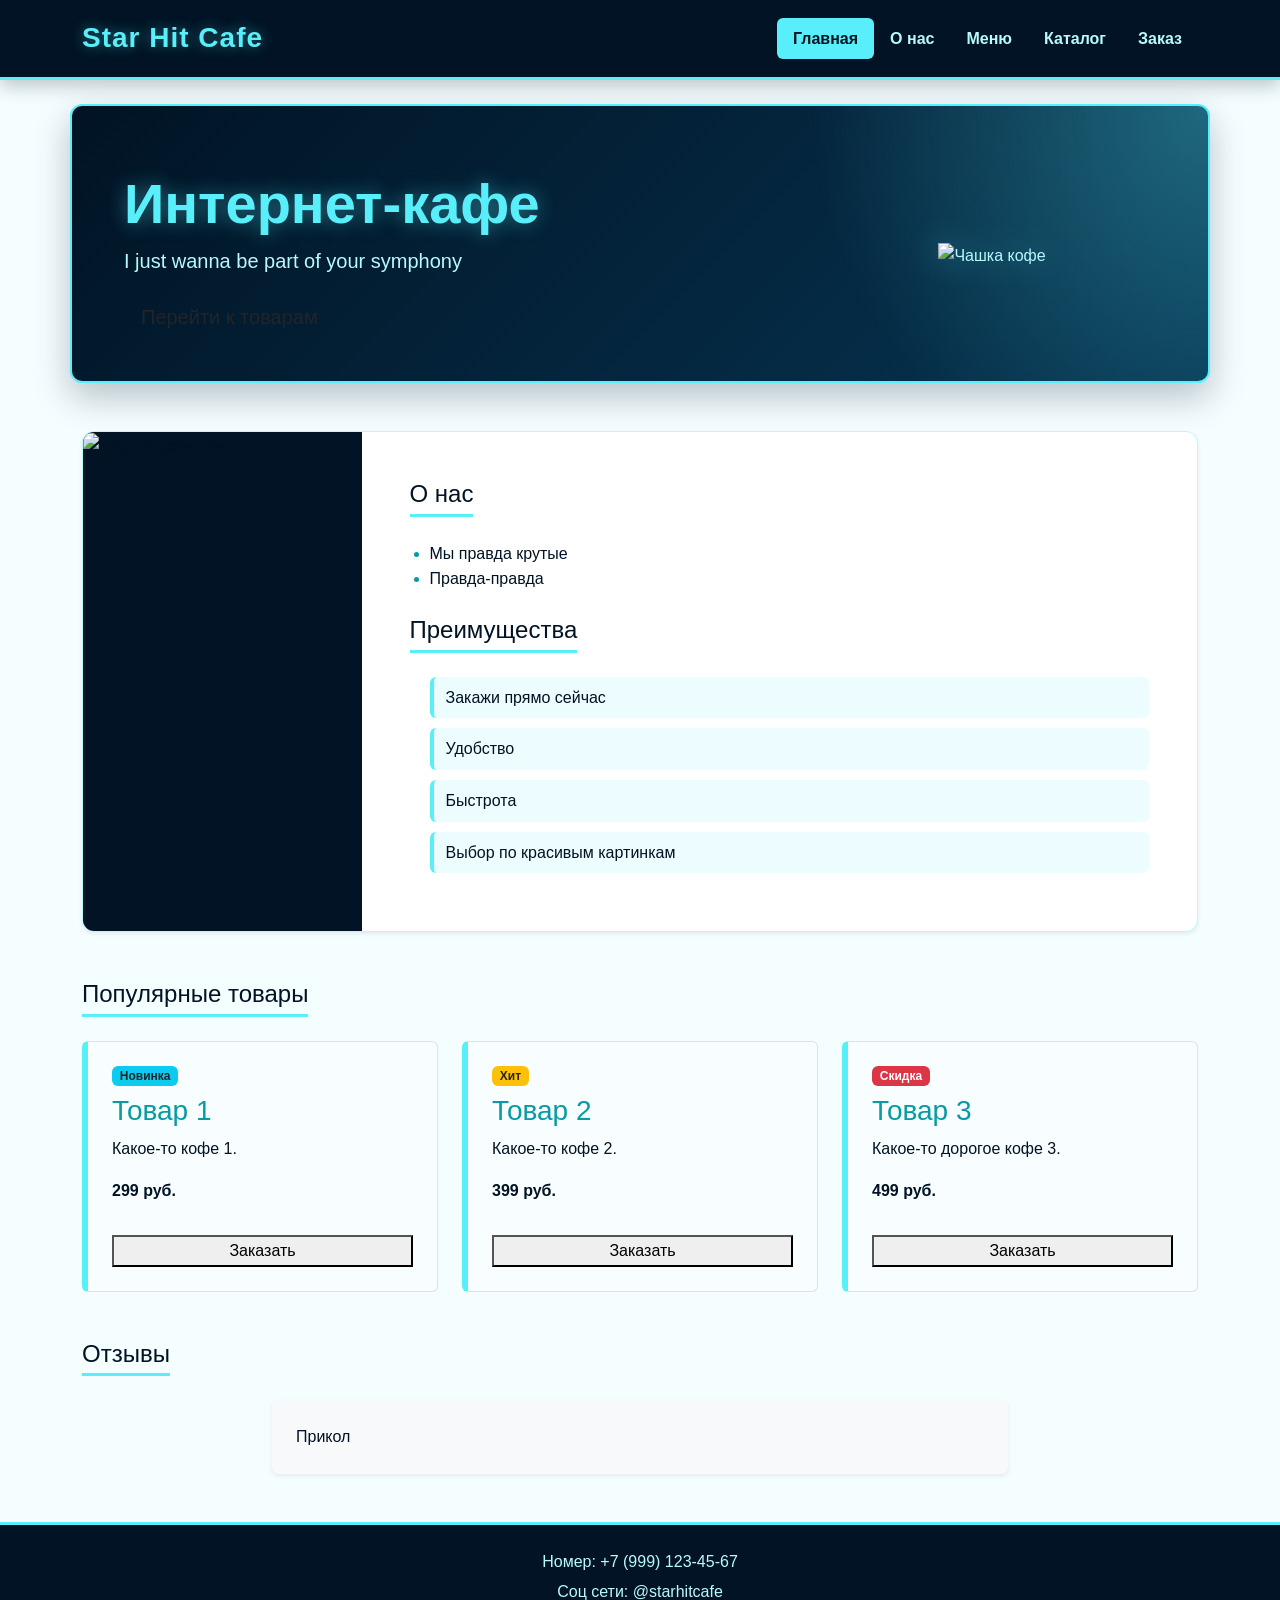
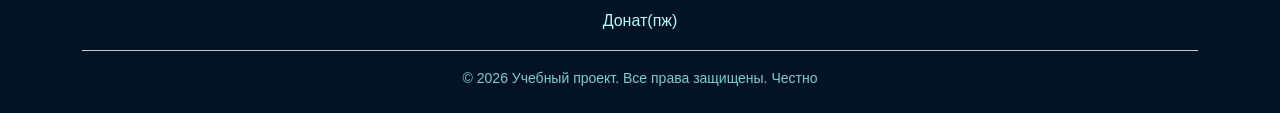
==== index.html @ 54acfe6b "feat: add project files" ====
<!doctype html>
<html lang="ru">
<head>
  <meta charset="UTF-8" />
  <meta name="viewport" content="width=device-width, initial-scale=1.0" />
  <title>Star Hit Cafe</title>
  
  <link href="https://cdn.jsdelivr.net/npm/bootstrap@5.3.3/dist/css/bootstrap.min.css" rel="stylesheet">
  
  <link rel="stylesheet" href="css/custom.css" />
  
  <script src="js/main.js" defer></script>
</head>

<body class="custom-cursor-area">
  <header class="site-header py-3">
    <div class="container">
      <div class="d-flex justify-content-between align-items-center">
        <a class="navbar-brand site-header__logo mb-0" href="index.html">Star Hit Cafe</a>
        
        <nav class="navbar navbar-expand-lg navbar-dark p-0">
          <button class="navbar-toggler" type="button" data-bs-toggle="collapse" data-bs-target="#mainNavbar" aria-controls="mainNavbar" aria-expanded="false" aria-label="Переключить навигацию">
            <span class="navbar-toggler-icon"></span>
          </button>

          <div class="collapse navbar-collapse" id="mainNavbar">
            <ul class="navbar-nav ms-auto mb-2 mb-lg-0">
              <li class="nav-item"><a class="nav-link active" href="index.html">Главная</a></li>
              <li class="nav-item"><a class="nav-link" href="#about-us">О нас</a></li>
              <li class="nav-item"><a class="nav-link" href="#popular">Меню</a></li>
              <li class="nav-item"><a class="nav-link" href="catalog.html">Каталог</a></li>
              <li class="nav-item"><a class="nav-link" href="order.html">Заказ</a></li>
            </ul>
          </div>
        </nav>
      </div>
    </div>
  </header>

  <main class="main">
    
    <section class="container my-5">
      <div class="row align-items-center g-4 hero-bootstrap">
        <div class="col-12 col-lg-8 text-center text-lg-start">
          <h1 class="hero__title display-4 fw-bold">Интернет-кафе</h1>
          <p class="hero__text lead">I just wanna be part of your symphony</p>
          <a class="button button--primary btn btn-lg" href="#popular">Перейти к товарам</a>
        </div>
        <div class="col-12 col-lg-4 text-center d-none d-lg-block">
          <img src="images/cup-steam.png" alt="Чашка кофе" class="img-fluid hero-img">
        </div>
      </div>
    </section>

    <section class="container my-5" id="about-us">
      <div class="row g-0 combined-block shadow-sm">
        <div class="col-md-3 col-12 combined-block__img-wrapper">
          <img src="images/cup-croissant.png" alt="Кофе и круассан" class="img-fluid w-100 h-100 object-fit-cover">
        </div>
        
        <div class="col-md-9 col-12 p-4 p-md-5 combined-block__content">
          <h2 class="section__title mb-4">О нас</h2>
          <ul class="about-us__list mb-4">
            <li class="about-us__item">Мы правда крутые</li>
            <li class="about-us__item">Правда-правда</li>
          </ul>

          <h2 class="section__title mb-4">Преимущества</h2>
          <ul class="advantages__list mb-0">
            <li class="advantages__item">Закажи прямо сейчас</li>
            <li class="advantages__item">Удобство</li>
            <li class="advantages__item">Быстрота</li>
            <li class="advantages__item">Выбор по красивым картинкам</li>
          </ul>
        </div>
      </div>
    </section>

    <section class="container my-5" id="popular">
      <h2 class="section__title text-center mb-4">Популярные товары</h2>
      
      <div class="row g-4">
        
        <div class="col-12 col-md-6 col-lg-4">
          <div class="product-card border rounded h-100 p-4 d-flex flex-column">
            <span class="badge bg-info text-dark mb-2 align-self-start">Новинка</span>
            <h3 class="product-card__title">Товар 1</h3>
            <p class="product-card__description">Какое-то кофе 1.</p>
            <p class="product-card__price mt-auto fw-bold">299 руб.</p>
            <button class="button button--primary w-100 mt-3 custom-btn-cursor" type="button" data-product="Товар 1">Заказать</button>
          </div>
        </div>

        <div class="col-12 col-md-6 col-lg-4">
          <div class="product-card border rounded h-100 p-4 d-flex flex-column">
            <span class="badge bg-warning text-dark mb-2 align-self-start">Хит</span>
            <h3 class="product-card__title">Товар 2</h3>
            <p class="product-card__description">Какое-то кофе 2.</p>
            <p class="product-card__price mt-auto fw-bold">399 руб.</p>
            <button class="button button--primary w-100 mt-3 custom-btn-cursor" type="button" data-product="Товар 2">Заказать</button>
          </div>
        </div>

        <div class="col-12 col-md-6 col-lg-4">
          <div class="product-card border rounded h-100 p-4 d-flex flex-column">
            <span class="badge bg-danger mb-2 align-self-start">Скидка</span>
            <h3 class="product-card__title">Товар 3</h3>
            <p class="product-card__description">Какое-то дорогое кофе 3.</p>
            <p class="product-card__price mt-auto fw-bold">499 руб.</p>
            <button class="button button--primary w-100 mt-3 custom-btn-cursor" type="button" data-product="Товар 3">Заказать</button>
          </div>
        </div>

      </div>
    </section>

    <section class="container my-5" id="reviews">
      <h2 class="section__title text-center mb-4">Отзывы</h2>
      <div class="row justify-content-center">
        <div class="col-12 col-md-8">
          <div class="reviews__list p-4 bg-light rounded shadow-sm">
            <p class="reviews__item m-0">Прикол</p>
          </div>
        </div>
      </div>
    </section>

  </main>

  <footer class="site-footer py-4 mt-5" id="contacts">
    <div class="container text-center">
      <p class="site-footer__text mb-1">Номер: +7 (999) 123-45-67</p>
      <p class="site-footer__text mb-1">Соц сети: @starhitcafe</p>
      <p class="site-footer__text mb-3">Донат(пж)</p>
      <p class="site-footer__copyright mb-0 pt-3 border-top border-secondary-subtle">
        &copy; 2026 Учебный проект. Все права защищены. Честно
      </p>
    </div>
  </footer>

  <script src="https://cdn.jsdelivr.net/npm/bootstrap@5.3.3/dist/js/bootstrap.bundle.min.js"></script>
</body>
</html>
---- css/custom.css ----
:root {
  --color-bg: #f4fdff;
  --color-text: #011324;
  --color-muted: #666666;
  --color-primary: #59effa;
  --color-primary-dark: #089aa5;
  --color-surface: #011324;
  --color-surface-light: #ffffff;
  --color-border: #b6faff;
}

body {
  margin: 0;
  font-family: Arial, Helvetica, sans-serif;
  line-height: 1.6;
  color: var(--color-text);
  background-color: var(--color-bg);
  
  cursor: url('data:image/svg+xml;utf8,<svg xmlns="http://www.w3.org/2000/svg" width="32" height="32" viewBox="0 0 24 24" fill="none" stroke="%23011324" stroke-width="2"><path d="M17 8h1a4 4 0 1 1 0 8h-1M3 8h14v9a4 4 0 0 1-4 4H7a4 4 0 0 1-4-4Z"/></svg>') 16 16, auto;
}

a, button, .btn, .nav-link, .custom-btn-cursor, input[type="submit"], input[type="reset"] {
  cursor: url('data:image/svg+xml;utf8,<svg xmlns="http://www.w3.org/2000/svg" width="32" height="32" viewBox="0 0 24 24" fill="none" stroke="%23089aa5" stroke-width="2"><path d="M17 8h1a4 4 0 1 1 0 8h-1M3 8h14v9a4 4 0 0 1-4 4H7a4 4 0 0 1-4-4Z"/><path d="M8 2v2m4-2v2m4-2v2"/></svg>') 16 16, pointer;
}

.site-header {
  background-color: var(--color-surface);
  border-bottom: 3px solid var(--color-primary);
  box-shadow: 0 5px 18px rgba(1, 19, 36, 0.25);
}

.site-header__logo {
  color: var(--color-primary) !important;
  font-size: 28px;
  font-weight: bold;
  letter-spacing: 1px;
  text-decoration: none;
  text-shadow: 0 0 14px rgba(89, 239, 250, 0.45);
  padding: 0 !important;
}

.site-header__logo:hover {
  color: var(--color-border) !important;
}

.navbar-dark .navbar-nav .nav-link {
  color: var(--color-border);
  font-weight: bold;
  padding: 8px 16px;
  border-radius: 6px;
  transition: all 0.2s;
}

.navbar-dark .navbar-nav .nav-link:hover,
.navbar-dark .navbar-nav .nav-link.active {
  color: var(--color-text) !important;
  background-color: var(--color-primary);
}

.hero-bootstrap {
  background-color: var(--color-surface);
  background-image: radial-gradient(circle at top right, rgba(89, 239, 250, 0.3), transparent 34%), 
                    linear-gradient(135deg, #011324 0%, #063451 100%);
  border: 2px solid var(--color-primary);
  border-radius: 12px;
  box-shadow: 0 14px 35px rgba(1, 19, 36, 0.25);
  padding: 40px;
  color: var(--color-border);
}

.hero__title {
  color: var(--color-primary);
  text-shadow: 0 0 20px rgba(89, 239, 250, 0.45);
}

.hero-img {
  max-height: 250px;
  filter: drop-shadow(0 0 15px rgba(89, 239, 250, 0.4));
}

.combined-block {
  background-color: var(--color-surface-light);
  border: 1px solid var(--color-border);
  border-radius: 12px;
  overflow: hidden;
  box-shadow: 0 8px 24px rgba(1, 19, 36, 0.09);
}

.combined-block__img-wrapper {
  background-color: var(--color-surface);
  min-height: 250px;
}

.section__title {
  color: var(--color-text);
  font-size: 24px;
  border-bottom: 3px solid var(--color-primary);
  padding-bottom: 5px;
  display: inline-block;
  margin-bottom: 15px;
}

.about-us__list, .advantages__list {
  margin: 0;
  padding-left: 20px;
}

.about-us__item::marker, .advantages__item::marker {
  color: var(--color-primary-dark);
}

.advantages__item {
  margin-bottom: 10px;
  padding: 8px 12px;
  background-color: #edfdff;
  border-left: 4px solid var(--color-primary);
  border-radius: 6px;
  list-style-type: none; 
}

.card {
  border: 1px solid var(--color-border) !important;
  border-radius: 12px;
  overflow: hidden;
  transition: transform 0.2s, box-shadow 0.2s;
}

.card:hover {
  transform: translateY(-5px);
  box-shadow: 0 10px 22px rgba(1, 19, 36, 0.14) !important;
}

.card-img-top {
  height: 200px;
  object-fit: cover;
  border-bottom: 1px solid var(--color-border);
}

.product-card {
  background-color: #f8feff;
  border-left: 6px solid var(--color-primary) !important;
}

.product-card__title {
  color: var(--color-primary-dark);
}

.btn-primary {
  background-color: var(--color-primary) !important;
  border-color: var(--color-primary) !important;
  color: var(--color-text) !important;
  font-weight: bold;
  border-width: 2px;
  box-shadow: 0 4px 12px rgba(89, 239, 250, 0.3);
  transition: all 0.2s;
}

.btn-primary:hover {
  background-color: transparent !important;
  color: var(--color-primary) !important;
  transform: translateY(-2px);
}

.btn-outline-primary {
  color: var(--color-primary-dark) !important;
  border-color: var(--color-primary) !important;
  font-weight: bold;
  border-width: 2px;
}

.btn-outline-primary:hover {
  background-color: var(--color-primary) !important;
  color: var(--color-text) !important;
}

.form-control:focus, .form-select:focus {
  border-color: var(--color-primary);
  box-shadow: 0 0 0 0.25rem rgba(89, 239, 250, 0.25);
}

.modal-content {
  border-radius: 12px;
  border: 2px solid var(--color-primary);
  box-shadow: 0 14px 35px rgba(1, 19, 36, 0.25);
}

.modal-header {
  background-color: var(--color-surface);
  color: var(--color-primary);
  border-bottom: 2px solid var(--color-primary);
}

.modal-header .btn-close {
  filter: invert(1);
}

.accordion-button:not(.collapsed) {
  background-color: #edfdff;
  color: var(--color-primary-dark);
  box-shadow: inset 0 -1px 0 rgba(89, 239, 250, 0.3);
}

.accordion-button:focus {
  border-color: var(--color-primary);
  box-shadow: 0 0 0 0.25rem rgba(89, 239, 250, 0.25);
}

.site-footer {
  background-color: var(--color-surface);
  color: var(--color-border);
  border-top: 3px solid var(--color-primary);
}

.site-footer__copyright {
  color: #7fcbd1;
  font-size: 14px;
}
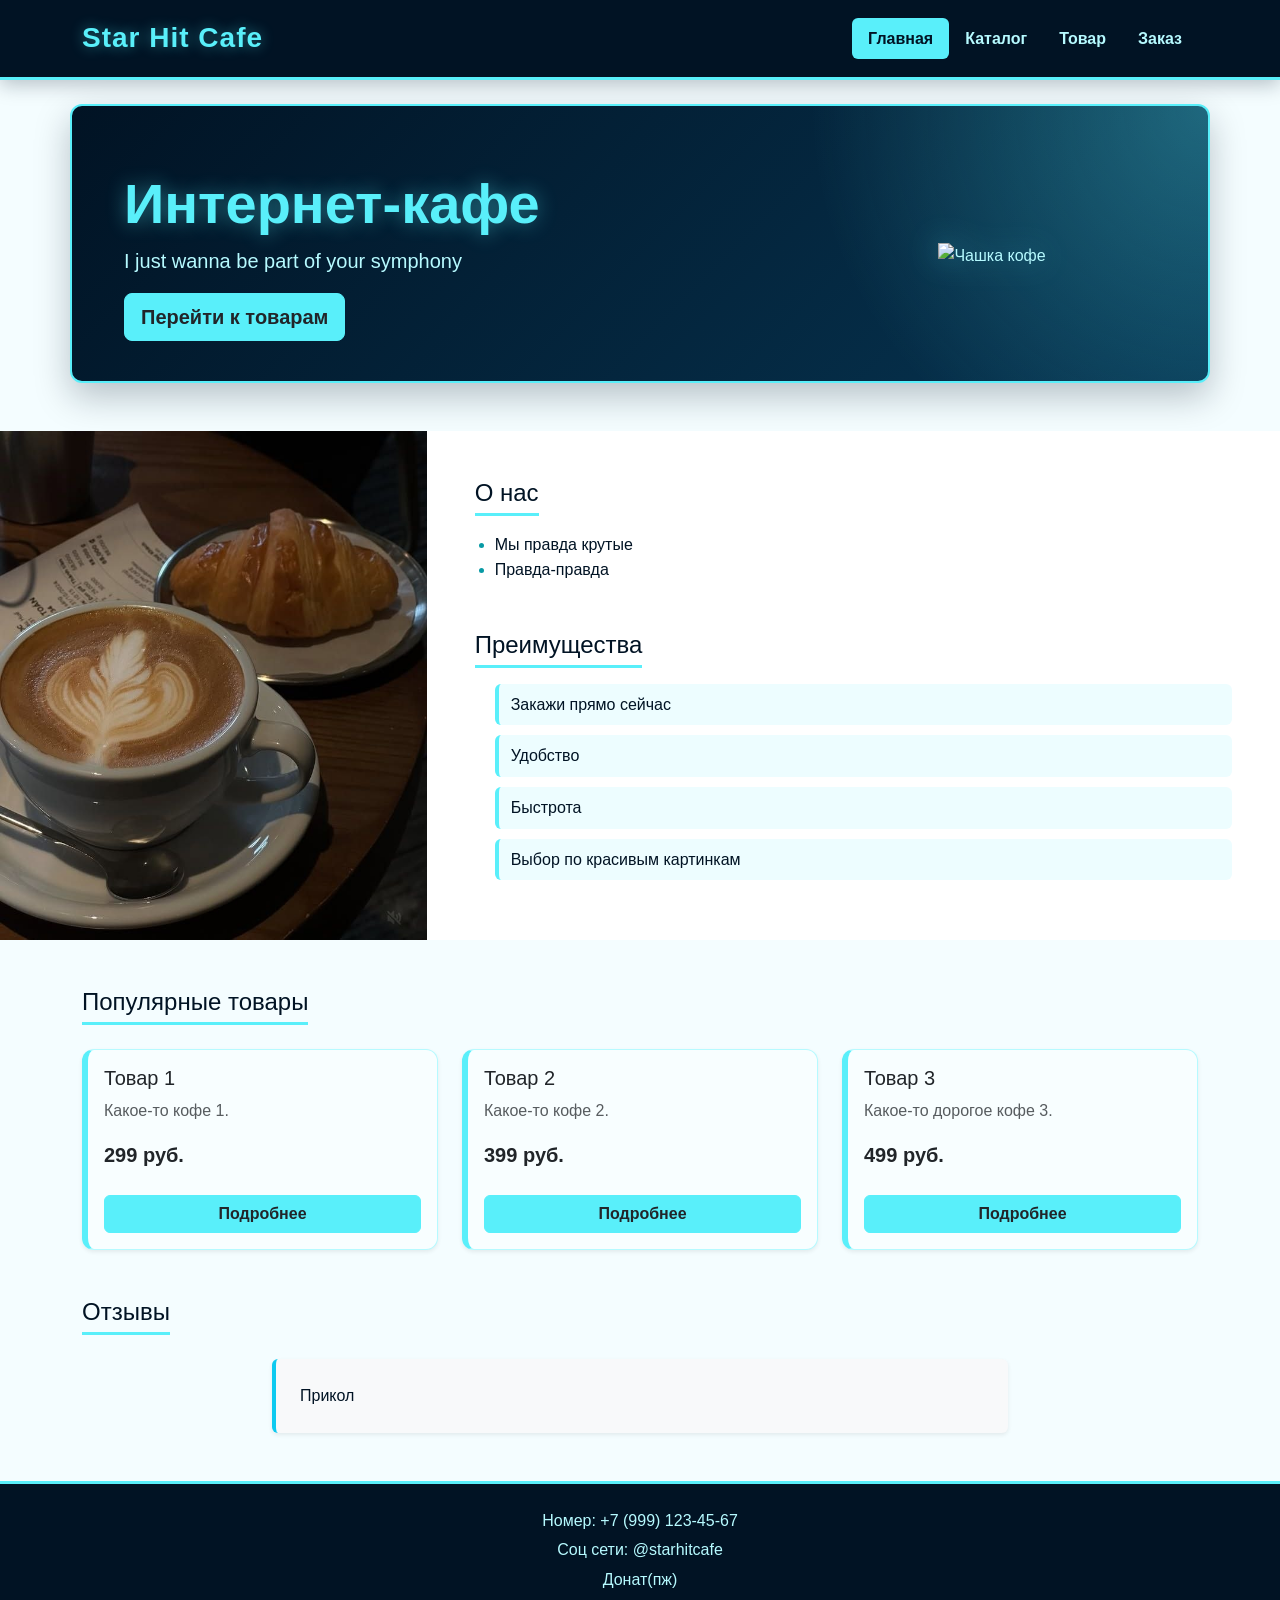
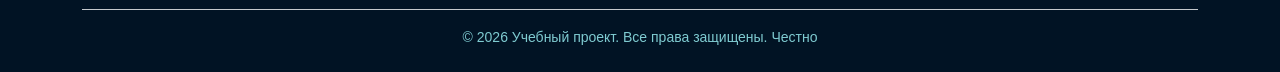
==== commit f9cad2be: "fix: update" ====
--- a/index.html
+++ b/index.html
@@ -1,34 +1,28 @@
 <!doctype html>
 <html lang="ru">
 <head>
-  <meta charset="UTF-8" />
-  <meta name="viewport" content="width=device-width, initial-scale=1.0" />
-  <title>Star Hit Cafe</title>
+  <meta charset="UTF-8">
+  <meta name="viewport" content="width=device-width, initial-scale=1.0">
+  <title>Главная — Star Hit Cafe</title>
   
   <link href="https://cdn.jsdelivr.net/npm/bootstrap@5.3.3/dist/css/bootstrap.min.css" rel="stylesheet">
-  
-  <link rel="stylesheet" href="css/custom.css" />
-  
-  <script src="js/main.js" defer></script>
+  <link rel="stylesheet" href="css/custom.css">
 </head>
+<body>
 
-<body class="custom-cursor-area">
   <header class="site-header py-3">
     <div class="container">
       <div class="d-flex justify-content-between align-items-center">
         <a class="navbar-brand site-header__logo mb-0" href="index.html">Star Hit Cafe</a>
-        
         <nav class="navbar navbar-expand-lg navbar-dark p-0">
           <button class="navbar-toggler" type="button" data-bs-toggle="collapse" data-bs-target="#mainNavbar" aria-controls="mainNavbar" aria-expanded="false" aria-label="Переключить навигацию">
             <span class="navbar-toggler-icon"></span>
           </button>
-
           <div class="collapse navbar-collapse" id="mainNavbar">
             <ul class="navbar-nav ms-auto mb-2 mb-lg-0">
-              <li class="nav-item"><a class="nav-link active" href="index.html">Главная</a></li>
-              <li class="nav-item"><a class="nav-link" href="#about-us">О нас</a></li>
-              <li class="nav-item"><a class="nav-link" href="#popular">Меню</a></li>
+              <li class="nav-item"><a class="nav-link active" aria-current="page" href="index.html">Главная</a></li>
               <li class="nav-item"><a class="nav-link" href="catalog.html">Каталог</a></li>
+              <li class="nav-item"><a class="nav-link" href="product.html">Товар</a></li>
               <li class="nav-item"><a class="nav-link" href="order.html">Заказ</a></li>
             </ul>
           </div>
@@ -44,70 +38,80 @@
         <div class="col-12 col-lg-8 text-center text-lg-start">
           <h1 class="hero__title display-4 fw-bold">Интернет-кафе</h1>
           <p class="hero__text lead">I just wanna be part of your symphony</p>
-          <a class="button button--primary btn btn-lg" href="#popular">Перейти к товарам</a>
+          <a class="btn btn-info text-dark fw-bold btn-lg" href="#popular">Перейти к товарам</a>
         </div>
         <div class="col-12 col-lg-4 text-center d-none d-lg-block">
-          <img src="images/cup-steam.png" alt="Чашка кофе" class="img-fluid hero-img">
+          <img src="image/cup-steam.png" alt="Чашка кофе" class="img-fluid hero-img">
         </div>
       </div>
     </section>
 
-    <section class="container my-5" id="about-us">
-      <div class="row g-0 combined-block shadow-sm">
-        <div class="col-md-3 col-12 combined-block__img-wrapper">
-          <img src="images/cup-croissant.png" alt="Кофе и круассан" class="img-fluid w-100 h-100 object-fit-cover">
+    <section class="my-5 w-100">
+      <div class="row g-0">
+        
+        <div class="col-12 col-lg-4 d-none d-lg-block">
+          <img src="image/coffee-4.jpg" alt="Кофе" class="w-100 h-100 object-fit-cover" style="min-height: 400px;">
         </div>
-        
-        <div class="col-md-9 col-12 p-4 p-md-5 combined-block__content">
-          <h2 class="section__title mb-4">О нас</h2>
-          <ul class="about-us__list mb-4">
-            <li class="about-us__item">Мы правда крутые</li>
-            <li class="about-us__item">Правда-правда</li>
-          </ul>
 
-          <h2 class="section__title mb-4">Преимущества</h2>
-          <ul class="advantages__list mb-0">
-            <li class="advantages__item">Закажи прямо сейчас</li>
-            <li class="advantages__item">Удобство</li>
-            <li class="advantages__item">Быстрота</li>
-            <li class="advantages__item">Выбор по красивым картинкам</li>
-          </ul>
+        <div class="col-12 col-lg-8 p-4 p-md-5 bg-white">
+          
+          <div class="mb-5" id="about-us">
+            <h2 class="section__title mb-3">О нас</h2>
+            <ul class="about-us__list">
+              <li class="about-us__item">Мы правда крутые</li>
+              <li class="about-us__item">Правда-правда</li>
+            </ul>
+          </div>
+
+          <div id="advantages">
+            <h2 class="section__title mb-3">Преимущества</h2>
+            <ul class="advantages__list">
+              <li class="advantages__item">Закажи прямо сейчас</li>
+              <li class="advantages__item">Удобство</li>
+              <li class="advantages__item">Быстрота</li>
+              <li class="advantages__item">Выбор по красивым картинкам</li>
+            </ul>
+          </div>
+
         </div>
       </div>
     </section>
 
-    <section class="container my-5" id="popular">
+        <section class="container my-5" id="popular">
       <h2 class="section__title text-center mb-4">Популярные товары</h2>
       
       <div class="row g-4">
         
         <div class="col-12 col-md-6 col-lg-4">
-          <div class="product-card border rounded h-100 p-4 d-flex flex-column">
-            <span class="badge bg-info text-dark mb-2 align-self-start">Новинка</span>
-            <h3 class="product-card__title">Товар 1</h3>
-            <p class="product-card__description">Какое-то кофе 1.</p>
-            <p class="product-card__price mt-auto fw-bold">299 руб.</p>
-            <button class="button button--primary w-100 mt-3 custom-btn-cursor" type="button" data-product="Товар 1">Заказать</button>
+          <div class="card h-100 shadow-sm product-card">
+            <div class="card-body d-flex flex-column">
+              <h3 class="card-title h5">Товар 1</h3>
+              <p class="card-text text-muted">Какое-то кофе 1.</p>
+              <p class="fw-bold fs-5 mt-auto">299 руб.</p>
+              <a class="btn btn-info text-dark fw-bold mt-2" href="product.html">Подробнее</a>
+            </div>
           </div>
         </div>
 
         <div class="col-12 col-md-6 col-lg-4">
-          <div class="product-card border rounded h-100 p-4 d-flex flex-column">
-            <span class="badge bg-warning text-dark mb-2 align-self-start">Хит</span>
-            <h3 class="product-card__title">Товар 2</h3>
-            <p class="product-card__description">Какое-то кофе 2.</p>
-            <p class="product-card__price mt-auto fw-bold">399 руб.</p>
-            <button class="button button--primary w-100 mt-3 custom-btn-cursor" type="button" data-product="Товар 2">Заказать</button>
+          <div class="card h-100 shadow-sm product-card">
+            <div class="card-body d-flex flex-column">
+              <h3 class="card-title h5">Товар 2</h3>
+              <p class="card-text text-muted">Какое-то кофе 2.</p>
+              <p class="fw-bold fs-5 mt-auto">399 руб.</p>
+              <a class="btn btn-info text-dark fw-bold mt-2" href="product.html">Подробнее</a>
+            </div>
           </div>
         </div>
 
         <div class="col-12 col-md-6 col-lg-4">
-          <div class="product-card border rounded h-100 p-4 d-flex flex-column">
-            <span class="badge bg-danger mb-2 align-self-start">Скидка</span>
-            <h3 class="product-card__title">Товар 3</h3>
-            <p class="product-card__description">Какое-то дорогое кофе 3.</p>
-            <p class="product-card__price mt-auto fw-bold">499 руб.</p>
-            <button class="button button--primary w-100 mt-3 custom-btn-cursor" type="button" data-product="Товар 3">Заказать</button>
+          <div class="card h-100 shadow-sm product-card">
+            <div class="card-body d-flex flex-column">
+              <h3 class="card-title h5">Товар 3</h3>
+              <p class="card-text text-muted">Какое-то дорогое кофе 3.</p>
+              <p class="fw-bold fs-5 mt-auto">499 руб.</p>
+              <a class="btn btn-info text-dark fw-bold mt-2" href="product.html">Подробнее</a>
+            </div>
           </div>
         </div>
 
@@ -118,7 +122,7 @@
       <h2 class="section__title text-center mb-4">Отзывы</h2>
       <div class="row justify-content-center">
         <div class="col-12 col-md-8">
-          <div class="reviews__list p-4 bg-light rounded shadow-sm">
+          <div class="reviews__list p-4 bg-light rounded shadow-sm border-start border-4 border-info">
             <p class="reviews__item m-0">Прикол</p>
           </div>
         </div>
--- a/css/custom.css
+++ b/css/custom.css
@@ -15,12 +15,11 @@
   line-height: 1.6;
   color: var(--color-text);
   background-color: var(--color-bg);
-  
-  cursor: url('data:image/svg+xml;utf8,<svg xmlns="http://www.w3.org/2000/svg" width="32" height="32" viewBox="0 0 24 24" fill="none" stroke="%23011324" stroke-width="2"><path d="M17 8h1a4 4 0 1 1 0 8h-1M3 8h14v9a4 4 0 0 1-4 4H7a4 4 0 0 1-4-4Z"/></svg>') 16 16, auto;
+  cursor: url('../image/cursor-normal.png'), auto; 
 }
 
-a, button, .btn, .nav-link, .custom-btn-cursor, input[type="submit"], input[type="reset"] {
-  cursor: url('data:image/svg+xml;utf8,<svg xmlns="http://www.w3.org/2000/svg" width="32" height="32" viewBox="0 0 24 24" fill="none" stroke="%23089aa5" stroke-width="2"><path d="M17 8h1a4 4 0 1 1 0 8h-1M3 8h14v9a4 4 0 0 1-4 4H7a4 4 0 0 1-4-4Z"/><path d="M8 2v2m4-2v2m4-2v2"/></svg>') 16 16, pointer;
+a, button, .btn, .nav-link, input[type="submit"] {
+  cursor: url('../image/cursor-hover.png'), pointer;
 }
 
 .site-header {
@@ -78,26 +77,12 @@
   filter: drop-shadow(0 0 15px rgba(89, 239, 250, 0.4));
 }
 
-.combined-block {
-  background-color: var(--color-surface-light);
-  border: 1px solid var(--color-border);
-  border-radius: 12px;
-  overflow: hidden;
-  box-shadow: 0 8px 24px rgba(1, 19, 36, 0.09);
-}
-
-.combined-block__img-wrapper {
-  background-color: var(--color-surface);
-  min-height: 250px;
-}
-
 .section__title {
   color: var(--color-text);
   font-size: 24px;
   border-bottom: 3px solid var(--color-primary);
   padding-bottom: 5px;
   display: inline-block;
-  margin-bottom: 15px;
 }
 
 .about-us__list, .advantages__list {
@@ -141,24 +126,16 @@
   border-left: 6px solid var(--color-primary) !important;
 }
 
-.product-card__title {
-  color: var(--color-primary-dark);
-}
-
-.btn-primary {
+.btn-info {
   background-color: var(--color-primary) !important;
   border-color: var(--color-primary) !important;
-  color: var(--color-text) !important;
-  font-weight: bold;
-  border-width: 2px;
-  box-shadow: 0 4px 12px rgba(89, 239, 250, 0.3);
   transition: all 0.2s;
 }
 
-.btn-primary:hover {
-  background-color: transparent !important;
-  color: var(--color-primary) !important;
-  transform: translateY(-2px);
+.btn-info:hover {
+  background-color: var(--color-primary-dark) !important;
+  border-color: var(--color-primary-dark) !important;
+  color: #ffffff !important;
 }
 
 .btn-outline-primary {
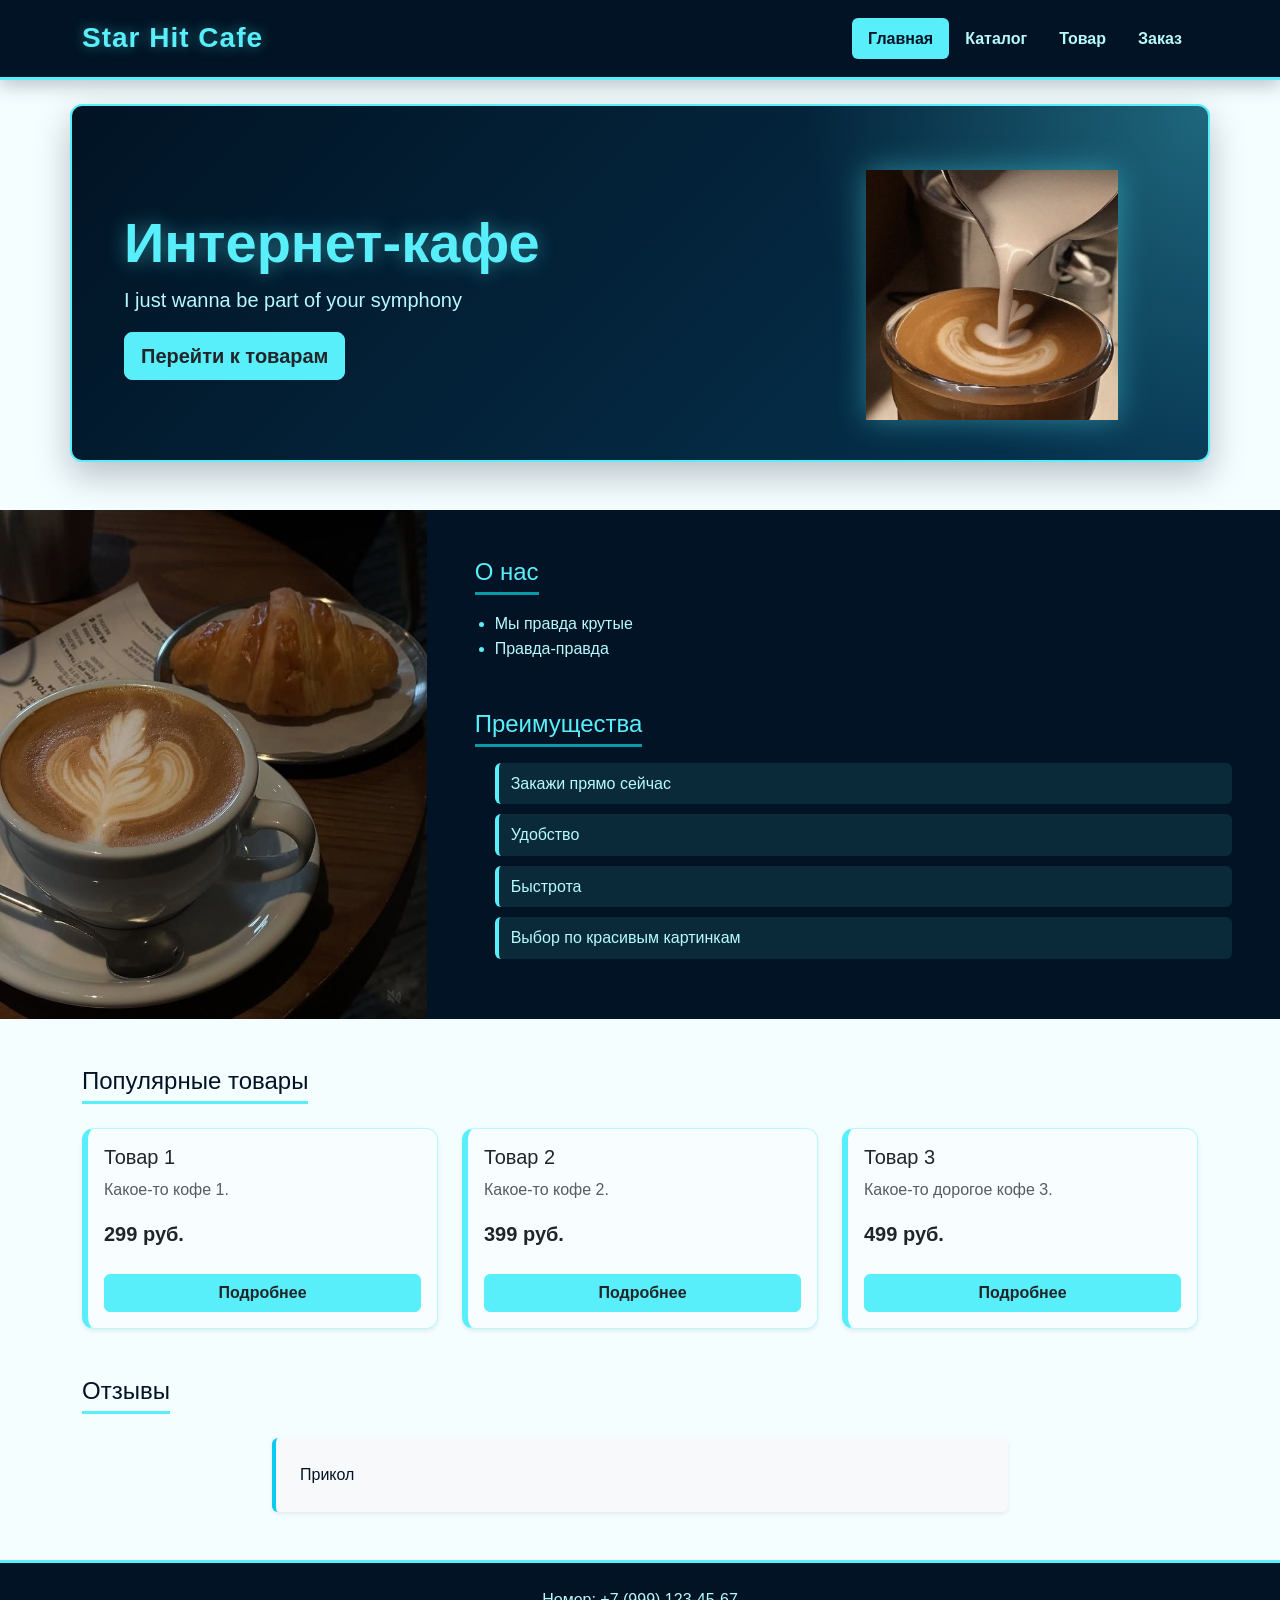
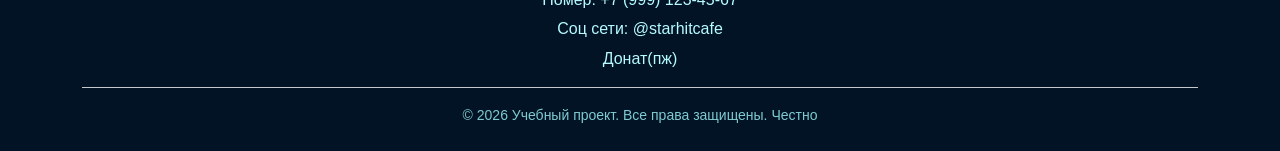
==== commit 6f7511e8: "feat: kapez" ====
--- a/index.html
+++ b/index.html
@@ -41,7 +41,7 @@
           <a class="btn btn-info text-dark fw-bold btn-lg" href="#popular">Перейти к товарам</a>
         </div>
         <div class="col-12 col-lg-4 text-center d-none d-lg-block">
-          <img src="image/cup-steam.png" alt="Чашка кофе" class="img-fluid hero-img">
+          <img src="image/cup-steam.jpg" alt="Чашка кофе" class="img-fluid hero-img">
         </div>
       </div>
     </section>
@@ -53,7 +53,7 @@
           <img src="image/coffee-4.jpg" alt="Кофе" class="w-100 h-100 object-fit-cover" style="min-height: 400px;">
         </div>
 
-        <div class="col-12 col-lg-8 p-4 p-md-5 bg-white">
+        <div class="col-12 col-lg-8 p-4 p-md-5 combined-block-dark">
           
           <div class="mb-5" id="about-us">
             <h2 class="section__title mb-3">О нас</h2>
--- a/css/custom.css
+++ b/css/custom.css
@@ -191,4 +191,24 @@
 .site-footer__copyright {
   color: #7fcbd1;
   font-size: 14px;
+}
+
+.combined-block-dark {
+  background-color: var(--color-surface);
+  color: var(--color-border);
+}
+
+.combined-block-dark .section__title {
+  color: var(--color-primary);
+  border-bottom-color: var(--color-primary-dark);
+}
+
+.combined-block-dark .advantages__item {
+  background-color: rgba(89, 239, 250, 0.1);
+  color: var(--color-border);
+  border-left-color: var(--color-primary);
+}
+
+.combined-block-dark .about-us__item::marker {
+  color: var(--color-primary);
 }
